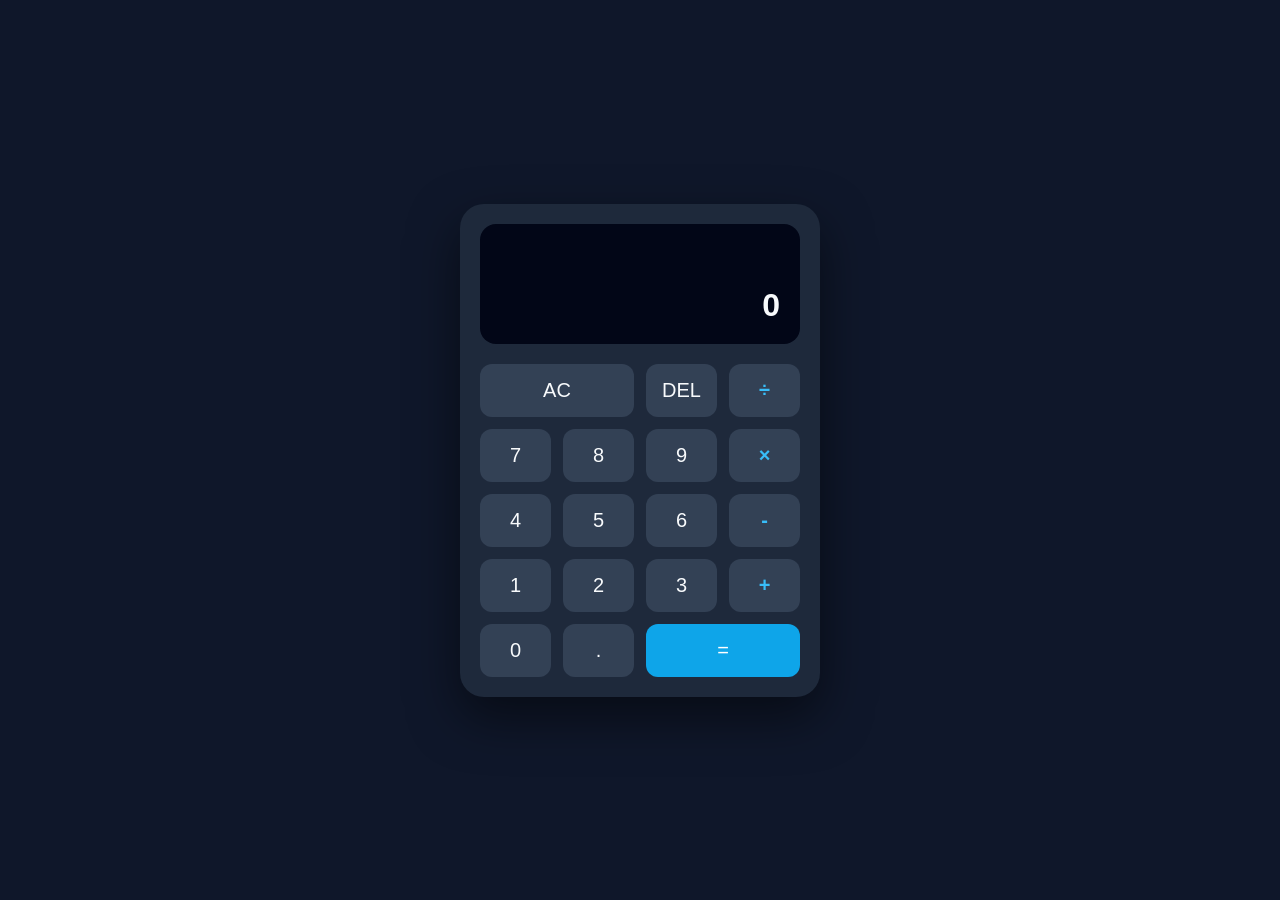
==== index.html @ 615e87e2 "Pivot to Web: replaced CLI with responsive HTML/CSS/JS calculator" ====
<!DOCTYPE html>
<html lang="en">
<head>
    <meta charset="UTF-8">
    <meta name="viewport" content="width=device-width, initial-scale=1.0">
    <title>Aris Calc Web ⚡</title>
    <link rel="stylesheet" href="style.css">
</head>
<body>
    <div class="calculator">
        <div class="display">
            <div id="previous-operand"></div>
            <div id="current-operand">0</div>
        </div>
        <div class="buttons">
            <button class="span-two" onclick="clearDisplay()">AC</button>
            <button onclick="deleteLast()">DEL</button>
            <button class="operator" onclick="chooseOperator('÷')">÷</button>
            <button onclick="appendNumber('7')">7</button>
            <button onclick="appendNumber('8')">8</button>
            <button onclick="appendNumber('9')">9</button>
            <button class="operator" onclick="chooseOperator('×')">×</button>
            <button onclick="appendNumber('4')">4</button>
            <button onclick="appendNumber('5')">5</button>
            <button onclick="appendNumber('6')">6</button>
            <button class="operator" onclick="chooseOperator('-')">-</button>
            <button onclick="appendNumber('1')">1</button>
            <button onclick="appendNumber('2')">2</button>
            <button onclick="appendNumber('3')">3</button>
            <button class="operator" onclick="chooseOperator('+')">+</button>
            <button onclick="appendNumber('0')">0</button>
            <button onclick="appendNumber('.')">.</button>
            <button class="span-two equals" onclick="compute()">=</button>
        </div>
    </div>
    <script src="script.js"></script>
</body>
</html>
---- style.css ----
:root {
    --bg-color: #0f172a;
    --calc-bg: #1e293b;
    --text-color: #f8fafc;
    --btn-bg: #334155;
    --btn-hover: #475569;
    --op-color: #38bdf8;
    --eq-color: #0ea5e9;
    --display-bg: #020617;
}

body {
    margin: 0;
    padding: 0;
    display: flex;
    justify-content: center;
    align-items: center;
    min-height: 100vh;
    background-color: var(--bg-color);
    font-family: 'Segoe UI', Roboto, Helvetica, Arial, sans-serif;
}

.calculator {
    width: 320px;
    background-color: var(--calc-bg);
    border-radius: 24px;
    padding: 20px;
    box-shadow: 0 20px 50px rgba(0, 0, 0, 0.5);
}

.display {
    background-color: var(--display-bg);
    color: var(--text-color);
    padding: 20px;
    text-align: right;
    border-radius: 16px;
    margin-bottom: 20px;
    min-height: 80px;
    display: flex;
    flex-direction: column;
    justify-content: space-between;
    word-wrap: break-word;
    word-break: break-all;
}

#previous-operand {
    font-size: 1rem;
    color: #94a3b8;
}

#current-operand {
    font-size: 2rem;
    font-weight: bold;
}

.buttons {
    display: grid;
    grid-template-columns: repeat(4, 1fr);
    gap: 12px;
}

button {
    cursor: pointer;
    font-size: 1.25rem;
    border: none;
    border-radius: 12px;
    padding: 15px;
    background-color: var(--btn-bg);
    color: var(--text-color);
    transition: all 0.2s ease;
}

button:hover {
    background-color: var(--btn-hover);
}

.operator {
    color: var(--op-color);
    font-weight: bold;
}

.equals {
    background-color: var(--eq-color);
    color: white;
}

.equals:hover {
    background-color: #0284c7;
}

.span-two {
    grid-column: span 2;
}
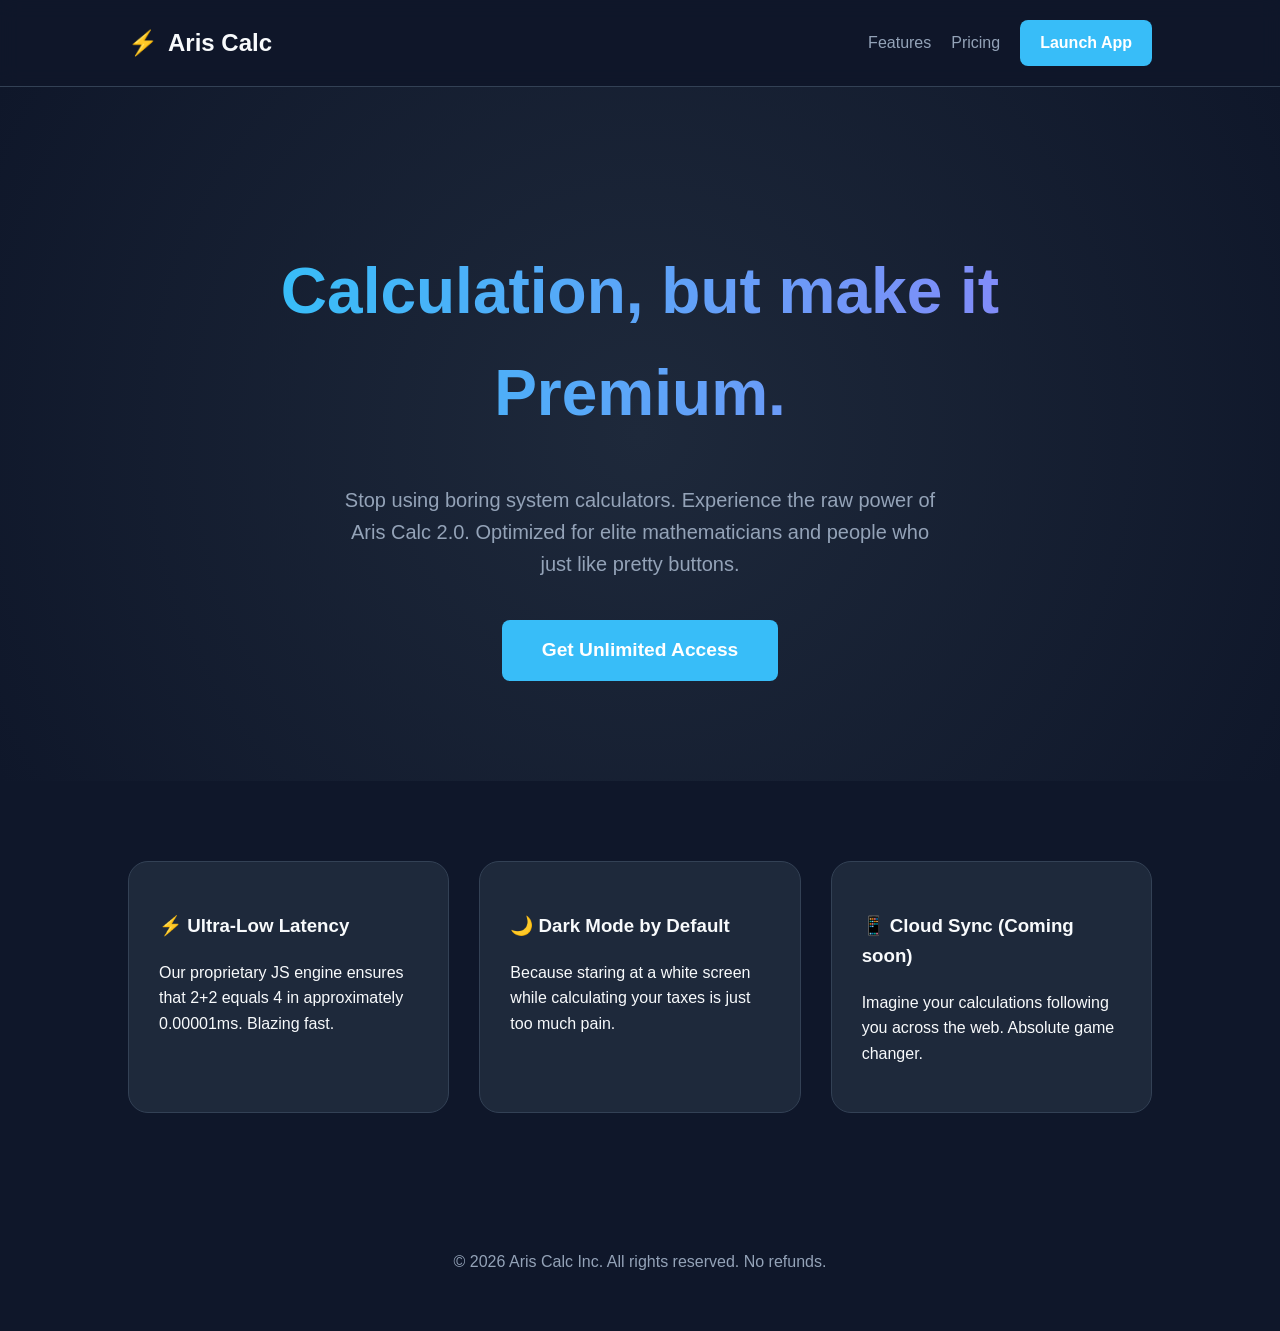
==== commit 35c885cd: "Feature: Added Landing Page, Pricing, and Mock Payment System" ====
--- a/index.html
+++ b/index.html
@@ -3,36 +3,42 @@
 <head>
     <meta charset="UTF-8">
     <meta name="viewport" content="width=device-width, initial-scale=1.0">
-    <title>Aris Calc Web ⚡</title>
+    <title>Aris Calc ⚡ | The Ultimate Computation Experience</title>
     <link rel="stylesheet" href="style.css">
 </head>
 <body>
-    <div class="calculator">
-        <div class="display">
-            <div id="previous-operand"></div>
-            <div id="current-operand">0</div>
+    <nav>
+        <a href="index.html" class="logo"><span>⚡</span> Aris Calc</a>
+        <div class="nav-links">
+            <a href="#features">Features</a>
+            <a href="pricing.html">Pricing</a>
+            <a href="app.html" class="btn-primary">Launch App</a>
         </div>
-        <div class="buttons">
-            <button class="span-two" onclick="clearDisplay()">AC</button>
-            <button onclick="deleteLast()">DEL</button>
-            <button class="operator" onclick="chooseOperator('÷')">÷</button>
-            <button onclick="appendNumber('7')">7</button>
-            <button onclick="appendNumber('8')">8</button>
-            <button onclick="appendNumber('9')">9</button>
-            <button class="operator" onclick="chooseOperator('×')">×</button>
-            <button onclick="appendNumber('4')">4</button>
-            <button onclick="appendNumber('5')">5</button>
-            <button onclick="appendNumber('6')">6</button>
-            <button class="operator" onclick="chooseOperator('-')">-</button>
-            <button onclick="appendNumber('1')">1</button>
-            <button onclick="appendNumber('2')">2</button>
-            <button onclick="appendNumber('3')">3</button>
-            <button class="operator" onclick="chooseOperator('+')">+</button>
-            <button onclick="appendNumber('0')">0</button>
-            <button onclick="appendNumber('.')">.</button>
-            <button class="span-two equals" onclick="compute()">=</button>
+    </nav>
+
+    <section class="hero">
+        <h1>Calculation, but make it <br>Premium.</h1>
+        <p>Stop using boring system calculators. Experience the raw power of Aris Calc 2.0. Optimized for elite mathematicians and people who just like pretty buttons.</p>
+        <a href="pricing.html" class="btn-primary" style="padding: 15px 40px; font-size: 1.2rem; text-decoration: none;">Get Unlimited Access</a>
+    </section>
+
+    <section id="features" class="features">
+        <div class="feature-card">
+            <h3>⚡ Ultra-Low Latency</h3>
+            <p>Our proprietary JS engine ensures that 2+2 equals 4 in approximately 0.00001ms. Blazing fast.</p>
         </div>
-    </div>
-    <script src="script.js"></script>
+        <div class="feature-card">
+            <h3>🌙 Dark Mode by Default</h3>
+            <p>Because staring at a white screen while calculating your taxes is just too much pain.</p>
+        </div>
+        <div class="feature-card">
+            <h3>📱 Cloud Sync (Coming soon)</h3>
+            <p>Imagine your calculations following you across the web. Absolute game changer.</p>
+        </div>
+    </section>
+
+    <footer style="text-align: center; padding: 40px; color: var(--text-muted);">
+        <p>&copy; 2026 Aris Calc Inc. All rights reserved. No refunds.</p>
+    </footer>
 </body>
 </html>
--- a/style.css
+++ b/style.css
@@ -1,23 +1,235 @@
 :root {
     --bg-color: #0f172a;
+    --primary-color: #38bdf8;
+    --primary-hover: #0ea5e9;
+    --accent-color: #818cf8;
     --calc-bg: #1e293b;
     --text-color: #f8fafc;
+    --text-muted: #94a3b8;
     --btn-bg: #334155;
     --btn-hover: #475569;
-    --op-color: #38bdf8;
-    --eq-color: #0ea5e9;
     --display-bg: #020617;
+    --card-bg: #1e293b;
+    --border-color: #334155;
 }
 
 body {
     margin: 0;
     padding: 0;
+    background-color: var(--bg-color);
+    color: var(--text-color);
+    font-family: 'Inter', 'Segoe UI', Roboto, Helvetica, Arial, sans-serif;
+    line-height: 1.6;
+}
+
+/* --- Navigation --- */
+nav {
+    display: flex;
+    justify-content: space-between;
+    align-items: center;
+    padding: 20px 10%;
+    background: rgba(15, 23, 42, 0.8);
+    backdrop-filter: blur(10px);
+    position: sticky;
+    top: 0;
+    z-index: 100;
+    border-bottom: 1px solid var(--border-color);
+}
+
+.logo {
+    font-size: 1.5rem;
+    font-weight: bold;
+    text-decoration: none;
+    color: var(--text-color);
+    display: flex;
+    align-items: center;
+    gap: 10px;
+}
+
+.nav-links {
+    display: flex;
+    gap: 20px;
+    align-items: center;
+}
+
+.nav-links a {
+    text-decoration: none;
+    color: var(--text-muted);
+    transition: color 0.2s;
+}
+
+.nav-links a:hover {
+    color: var(--primary-color);
+}
+
+.btn-primary {
+    background-color: var(--primary-color);
+    color: white !important;
+    padding: 10px 20px;
+    border-radius: 8px;
+    font-weight: bold;
+}
+
+/* --- Landing Page --- */
+.hero {
+    display: flex;
+    flex-direction: column;
+    align-items: center;
+    text-align: center;
+    padding: 100px 10%;
+    background: radial-gradient(circle at center, #1e293b 0%, #0f172a 100%);
+}
+
+.hero h1 {
+    font-size: 4rem;
+    margin-bottom: 20px;
+    background: linear-gradient(to right, var(--primary-color), var(--accent-color));
+    -webkit-background-clip: text;
+    -webkit-text-fill-color: transparent;
+}
+
+.hero p {
+    font-size: 1.25rem;
+    color: var(--text-muted);
+    max-width: 600px;
+    margin-bottom: 40px;
+}
+
+.features {
+    display: grid;
+    grid-template-columns: repeat(auto-fit, minmax(300px, 1fr));
+    gap: 30px;
+    padding: 80px 10%;
+}
+
+.feature-card {
+    background: var(--card-bg);
+    padding: 30px;
+    border-radius: 20px;
+    border: 1px solid var(--border-color);
+    transition: transform 0.3s;
+}
+
+.feature-card:hover {
+    transform: translateY(-10px);
+    border-color: var(--primary-color);
+}
+
+/* --- Pricing --- */
+.pricing-section {
+    padding: 100px 10%;
+    text-align: center;
+}
+
+.pricing-grid {
+    display: grid;
+    grid-template-columns: repeat(auto-fit, minmax(280px, 1fr));
+    gap: 30px;
+    margin-top: 50px;
+}
+
+.price-card {
+    background: var(--card-bg);
+    padding: 40px;
+    border-radius: 24px;
+    border: 1px solid var(--border-color);
+    display: flex;
+    flex-direction: column;
+}
+
+.price-card.featured {
+    border: 2px solid var(--primary-color);
+    position: relative;
+}
+
+.price-card.featured::before {
+    content: "MOST POPULAR";
+    position: absolute;
+    top: -12px;
+    left: 50%;
+    transform: translateX(-50%);
+    background: var(--primary-color);
+    color: white;
+    font-size: 0.75rem;
+    font-weight: bold;
+    padding: 4px 12px;
+    border-radius: 12px;
+}
+
+.price-card h3 {
+    font-size: 1.5rem;
+    margin-bottom: 10px;
+}
+
+.price-card .price {
+    font-size: 3rem;
+    font-weight: bold;
+    margin-bottom: 20px;
+}
+
+.price-card .price span {
+    font-size: 1rem;
+    color: var(--text-muted);
+}
+
+.price-card ul {
+    list-style: none;
+    padding: 0;
+    margin-bottom: 30px;
+    text-align: left;
+    color: var(--text-muted);
+}
+
+.price-card li {
+    margin-bottom: 10px;
+    display: flex;
+    align-items: center;
+    gap: 10px;
+}
+
+.price-card li::before {
+    content: "✓";
+    color: var(--primary-color);
+    font-weight: bold;
+}
+
+/* --- Payment Page --- */
+.payment-container {
+    max-width: 400px;
+    margin: 100px auto;
+    background: var(--card-bg);
+    padding: 40px;
+    border-radius: 24px;
+    border: 1px solid var(--border-color);
+}
+
+.form-group {
+    margin-bottom: 20px;
+    text-align: left;
+}
+
+.form-group label {
+    display: block;
+    margin-bottom: 8px;
+    color: var(--text-muted);
+}
+
+.form-group input {
+    width: 100%;
+    padding: 12px;
+    border-radius: 8px;
+    border: 1px solid var(--border-color);
+    background: var(--bg-color);
+    color: white;
+    box-sizing: border-box;
+}
+
+/* --- App (Calculator) --- */
+.calculator-wrapper {
     display: flex;
     justify-content: center;
     align-items: center;
-    min-height: 100vh;
-    background-color: var(--bg-color);
-    font-family: 'Segoe UI', Roboto, Helvetica, Arial, sans-serif;
+    min-height: calc(100vh - 80px);
 }
 
 .calculator {
@@ -91,3 +303,12 @@
 .span-two {
     grid-column: span 2;
 }
+
+.btn-pay {
+    width: 100%;
+    background-color: var(--primary-color);
+    color: white;
+    font-weight: bold;
+    padding: 15px;
+    margin-top: 20px;
+}
